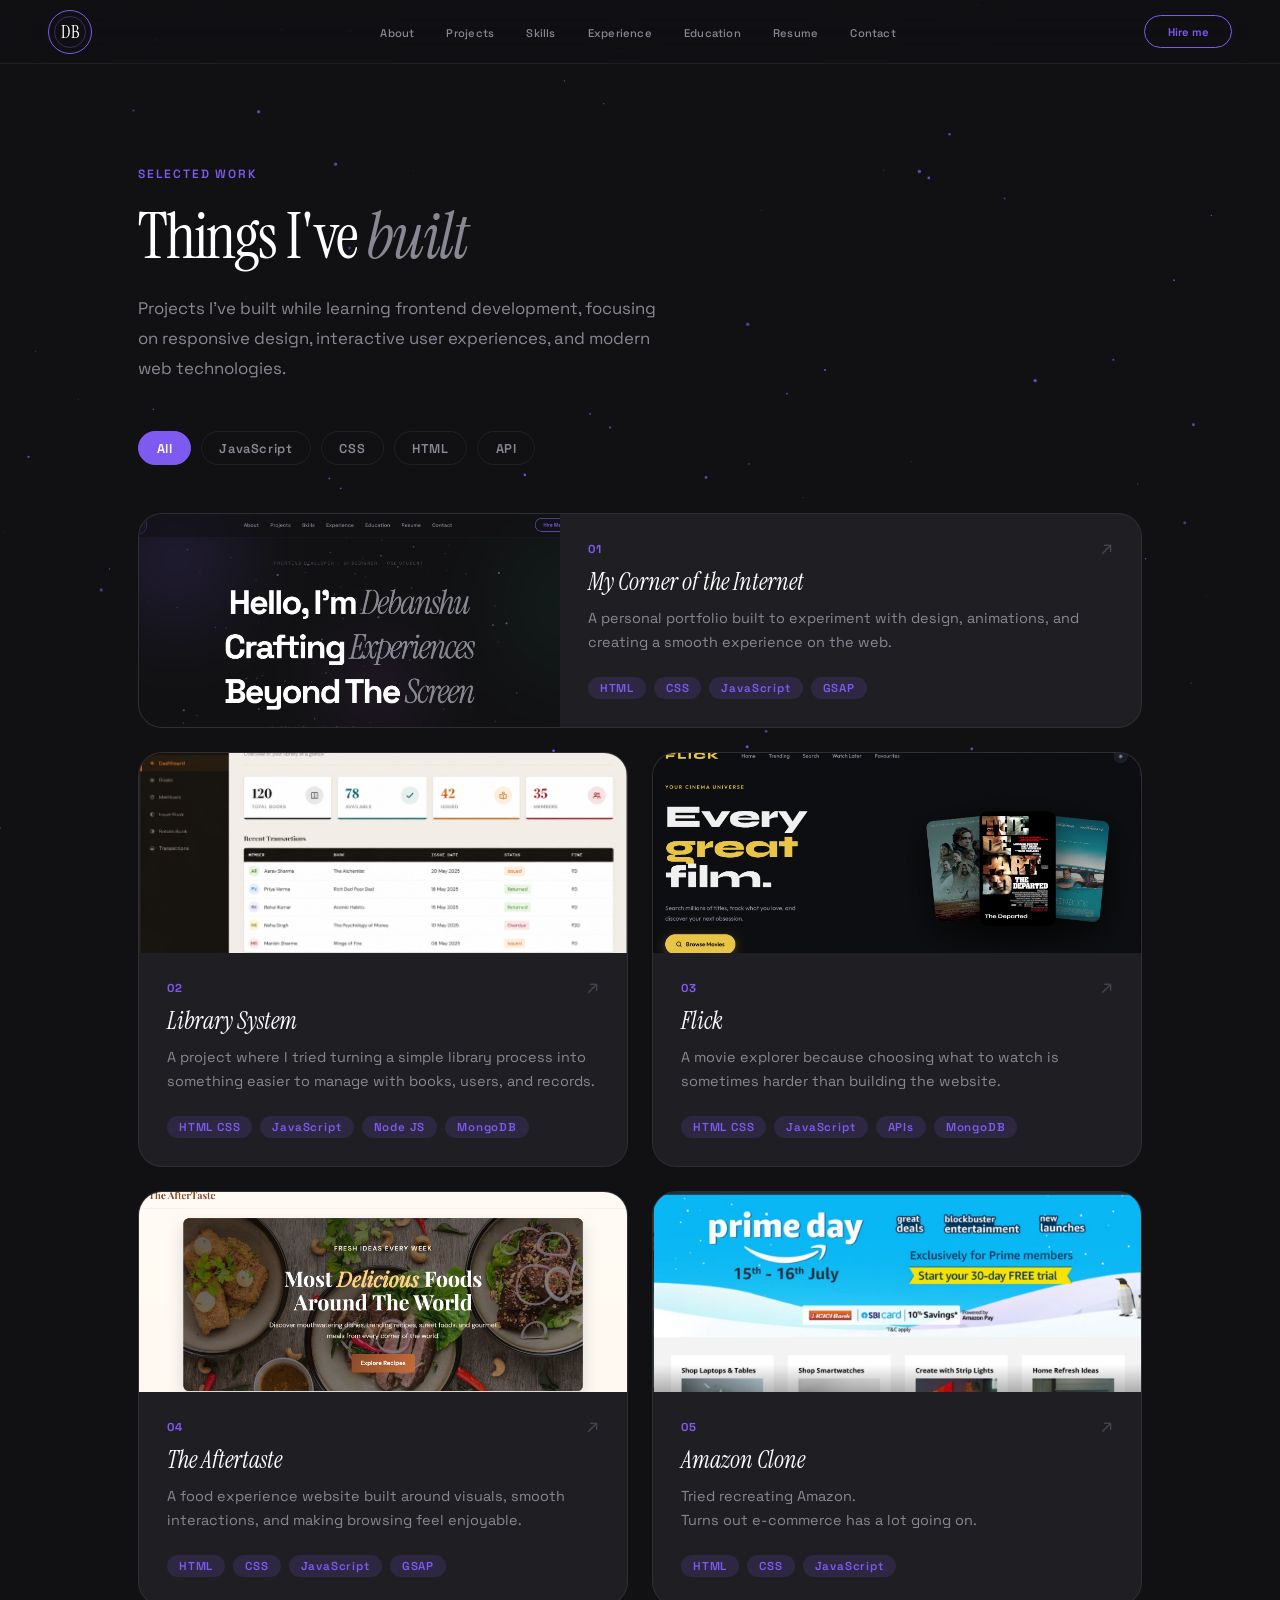
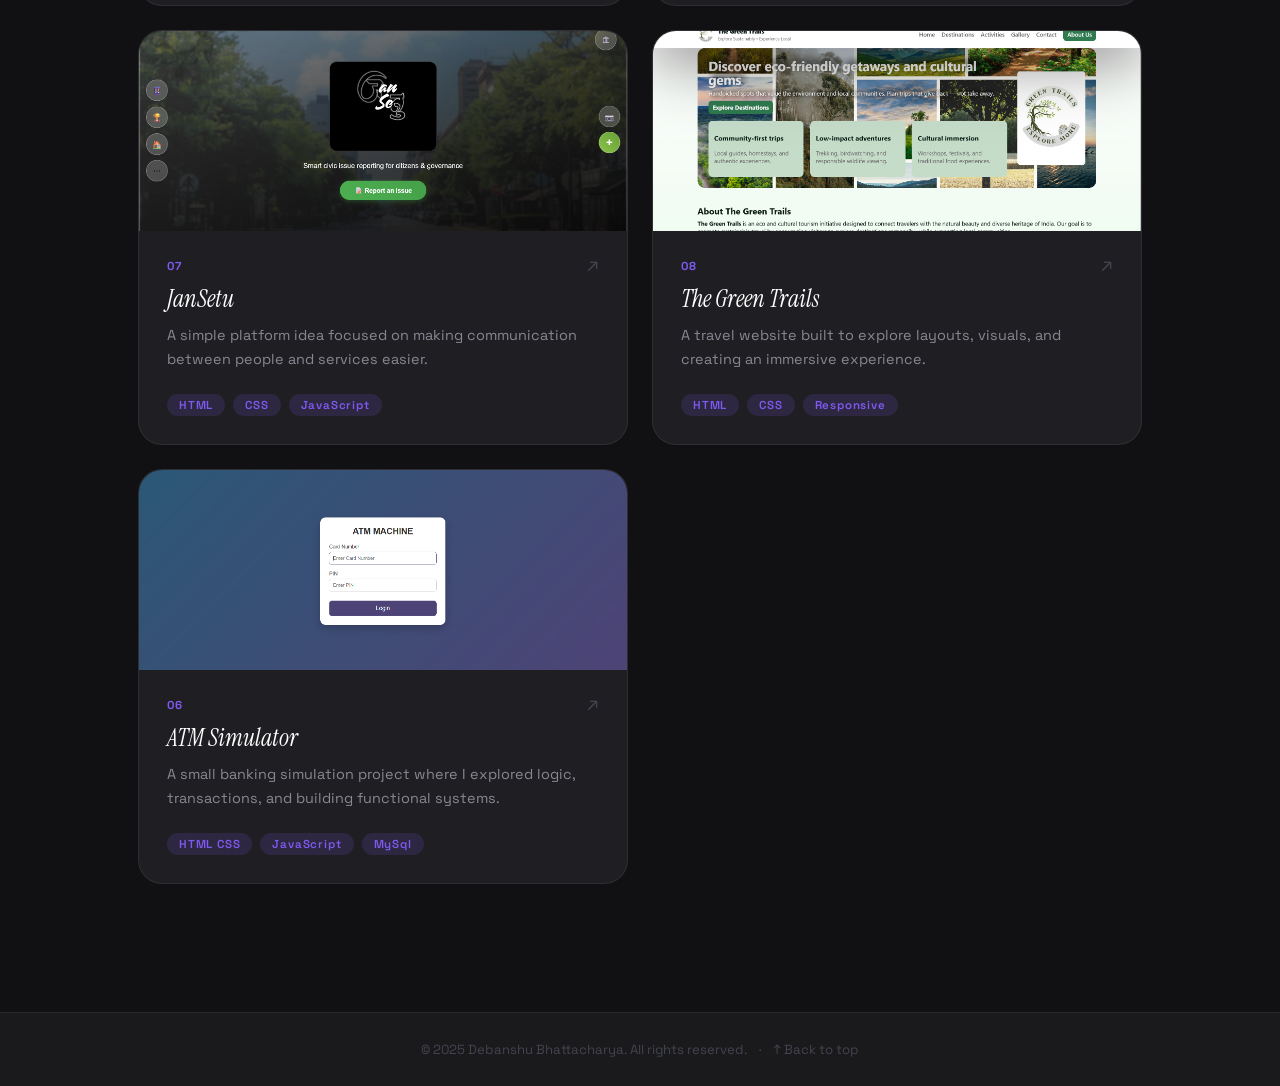
==== projects.html @ 8827b27b "first commit" ====
<!doctype html>
<html lang="en">
  <head>
    <meta charset="UTF-8" />
    <meta name="viewport" content="width=device-width, initial-scale=1.0" />
    <title>Projects — Debanshu Bhattacharya</title>
    <link
      href="https://fonts.googleapis.com/css2?family=Space+Grotesk:wght@400;500;600;700&family=Instrument+Serif:ital@0;1&display=swap"
      rel="stylesheet"
    />
    <link rel="stylesheet" href="projects.css" />
  </head>
  <body>
    <!-- Particle canvas (same as main page) -->
    <canvas id="canvas"></canvas>

    <!-- NAV -->
    <nav id="nav">
      <a href="#" class="logo">
        <span>DB</span>
      </a>
      <ul class="nav-links" role="list" id="nav-links">
        <li><a href="#about">About</a></li>
        <li><a href="#projects">Projects</a></li>
        <li><a href="#skills">Skills</a></li>
        <li><a href="#experience">Experience</a></li>
        <li><a href="#education">Education</a></li>
        <li><a href="#resume">Resume</a></li>
        <li><a href="#contact">Contact</a></li>
      </ul>
      <div class="nav-right">
        <button href="index.html#contact" class="nav-cta magnetic">
          Hire me
        </button>
        <button
          class="hamburger"
          aria-label="Toggle menu"
          aria-expanded="false"
        >
          <span></span><span></span><span></span>
        </button>
      </div>
    </nav>

    <!-- Mobile menu -->
    <div class="mobile-menu" role="dialog" aria-label="Navigation">
      <ul>
        <li><a href="index.html#about">About</a></li>
        <li><a href="projects.html">Projects</a></li>
        <li><a href="index.html#skills">Skills</a></li>
        <li><a href="index.html#contact">Contact</a></li>
      </ul>
    </div>

    <!-- PAGE HERO -->
    <header class="page-hero">
      <p class="page-hero__eyebrow">Selected work</p>
      <h1 class="page-hero__heading">Things I've <em>built</em></h1>
      <p class="page-hero__sub">
        Projects I've built while learning frontend development, focusing on
        responsive design, interactive user experiences, and modern web
        technologies.
      </p>
    </header>

    <!-- FILTER BAR -->
    <div class="filter-bar" role="group" aria-label="Filter projects">
      <button class="filter-btn active" data-filter="all">All</button>
      <button class="filter-btn" data-filter="JavaScript">JavaScript</button>
      <button class="filter-btn" data-filter="CSS">CSS</button>
      <button class="filter-btn" data-filter="HTML">HTML</button>
      <button class="filter-btn" data-filter="API">API</button>
    </div>

    <!-- PROJECTS GRID -->
    <section class="projects-sec" aria-label="Projects">
      <div class="projects-inner">
        <div class="project-grid">
          <!-- Card 1 — Featured -->
          <article
            class="project-card project-card--featured"
            tabindex="0"
            data-tags="HTML CSS JavaScript"
          >
            <div class="project-card__img">
              <img
                src="images/Portfolio Project.png"
                alt="Modern Portfolio Site screenshot"
                loading="lazy"
                onerror="
                  this.parentElement.innerHTML =
                    '<div class=\'project-card__icon-wrap\'>🖥️</div>'
                "
              />
            </div>
            <div class="project-card__body">
              <p class="project-card__number">01</p>
              <span class="project-card__arrow">↗</span>
              <h2 class="project-card__title">My Corner of the Internet</h2>

              <p class="project-card__desc">
                A personal portfolio built to experiment with design,
                animations, and creating a smooth experience on the web.
              </p>
              <div class="project-card__tags">
                <span class="tag">HTML</span>
                <span class="tag">CSS</span>
                <span class="tag">JavaScript</span>
                <span class="tag">GSAP</span>
              </div>
            </div>
          </article>

          <!-- Bibilion - Library management system -->
          <article class="project-card" tabindex="0" data-tags="Java Database">
            <div class="project-card__img">
              <img
                src="images/bibilion.png"
                alt="Bibilion - Library management system screenshot"
                loading="lazy"
                onerror="
                  this.parentElement.innerHTML =
                    '<div class=\'project-card__icon-wrap\'>🖥️</div>'
                "
              />
            </div>

            <div class="project-card__body">
              <p class="project-card__number">02</p>
              <span class="project-card__arrow">↗</span>

              <h2 class="project-card__title">Library System</h2>

              <p class="project-card__desc">
                A project where I tried turning a simple library process into
                something easier to manage with books, users, and records.
              </p>

              <div class="project-card__tags">
                <span class="tag">HTML CSS</span>
                <span class="tag">JavaScript</span>
                <span class="tag">Node JS</span>
                <span class="tag">MongoDB</span>
              </div>
            </div>
          </article>

          <!-- FLICK - Movie Explorer -->

          <article
            class="project-card"
            tabindex="0"
            data-tags="HTML CSS JavaScript API"
          >
            <div class="project-card__img">
              <img
                src="images/FLICK - Movie Explorer.png"
                alt="FLICK - Movie Explorer screenshot"
                loading="lazy"
                onerror="
                  this.parentElement.innerHTML =
                    '<div class=\'project-card__icon-wrap\'>🖥️</div>'
                "
              />
            </div>

            <div class="project-card__body">
              <p class="project-card__number">03</p>
              <span class="project-card__arrow">↗</span>

              <h2 class="project-card__title">Flick</h2>

              <p class="project-card__desc">
                A movie explorer because choosing what to watch is sometimes
                harder than building the website.
              </p>

              <div class="project-card__tags">
                <span class="tag">HTML CSS</span>
                <span class="tag">JavaScript</span>
                <span class="tag">APIs</span>
                <span class="tag">MongoDB</span>
              </div>
            </div>
          </article>

          <!-- AFTERTASTE - Food Discovery -->

          <article
            class="project-card"
            tabindex="0"
            data-tags="HTML CSS JavaScript"
          >
            <div class="project-card__img">
              <img
                src="images/The AfterTaste.png"
                alt="Aftertaste website screenshot"
                loading="lazy"
                onerror="
                  this.parentElement.innerHTML =
                    '<div class=\'project-card__icon-wrap\'>🍽️</div>'
                "
              />
            </div>

            <div class="project-card__body">
              <p class="project-card__number">04</p>
              <span class="project-card__arrow">↗</span>

              <h2 class="project-card__title">The Aftertaste</h2>

              <p class="project-card__desc">
                A food experience website built around visuals, smooth
                interactions, and making browsing feel enjoyable.
              </p>

              <div class="project-card__tags">
                <span class="tag">HTML</span>
                <span class="tag">CSS</span>
                <span class="tag">JavaScript</span>
                <span class="tag">GSAP</span>
              </div>
            </div>
          </article>
          <!-- Amazon Clone -->

          <article
            class="project-card"
            tabindex="0"
            data-tags="HTML CSS JavaScript"
          >
            <div class="project-card__img">
              <img
                src="images/Amazon Clone.png"
                alt="Amazon Clone screenshot"
                loading="lazy"
                onerror="
                  this.parentElement.innerHTML =
                    '<div class=\'project-card__icon-wrap\'>🖥️</div>'
                "
              />
            </div>
            <div class="project-card__body">
              <p class="project-card__number">05</p>
              <span class="project-card__arrow">↗</span>

              <h2 class="project-card__title">Amazon Clone</h2>

              <p class="project-card__desc">
                Tried recreating Amazon.<br />
                Turns out e-commerce has a lot going on.
              </p>

              <div class="project-card__tags">
                <span class="tag">HTML</span>
                <span class="tag">CSS</span>
                <span class="tag">JavaScript</span>
              </div>
            </div>
          </article>

          <!-- Jansetu -->

          <article
            class="project-card"
            tabindex="0"
            data-tags="Web Development"
          >
            <div class="project-card__img">
              <img
                src="images/Jansetu.png"
                alt="JanSetu Civic Connect screenshot"
                loading="lazy"
                onerror="
                  this.parentElement.innerHTML =
                    '<div class=\'project-card__icon-wrap\'>🖥️</div>'
                "
              />
            </div>
            <div class="project-card__body">
              <p class="project-card__number">07</p>
              <span class="project-card__arrow">↗</span>

              <h2 class="project-card__title">JanSetu</h2>

              <p class="project-card__desc">
                A simple platform idea focused on making communication between
                people and services easier.
              </p>

              <div class="project-card__tags">
                <span class="tag">HTML</span>
                <span class="tag">CSS</span>
                <span class="tag">JavaScript</span>
              </div>
            </div>
          </article>

          <!-- The Green Trails -->

          <article class="project-card" tabindex="0" data-tags="Travel Website">
            <div class="project-card__img">
              <img
                src="images/The Green Trails.png"
                alt="The Green Trails - Eco Tourism screenshot"
                loading="lazy"
                onerror="
                  this.parentElement.innerHTML =
                    '<div class=\'project-card__icon-wrap\'>🖥️</div>'
                "
              />
            </div>

            <div class="project-card__body">
              <p class="project-card__number">08</p>
              <span class="project-card__arrow">↗</span>

              <h2 class="project-card__title">The Green Trails</h2>

              <p class="project-card__desc">
                A travel website built to explore layouts, visuals, and creating
                an immersive experience.
              </p>

              <div class="project-card__tags">
                <span class="tag">HTML</span>
                <span class="tag">CSS</span>
                <span class="tag">Responsive</span>
              </div>
            </div>
          </article>

          <!-- ATM Simulator -->

          <article class="project-card" tabindex="0" data-tags="Java Python">
            <div class="project-card__img">
              <img
                src="images/Atm Machine.png"
                alt="ATM Simulator screenshot"
                loading="lazy"
                onerror="
                  this.parentElement.innerHTML =
                    '<div class=\'project-card__icon-wrap\'>🖥️</div>'
                "
              />
            </div>

            <div class="project-card__body">
              <p class="project-card__number">06</p>
              <span class="project-card__arrow">↗</span>

              <h2 class="project-card__title">ATM Simulator</h2>

              <p class="project-card__desc">
                A small banking simulation project where I explored logic,
                transactions, and building functional systems.
              </p>

              <div class="project-card__tags">
                <span class="tag">HTML CSS</span>
                <span class="tag">JavaScript</span>
                <span class="tag">MySql</span>
              </div>
            </div>
          </article>
        </div>
      </div>
    </section>

    <!-- FOOTER -->
    <footer>
      <span>© 2025 Debanshu Bhattacharya. All rights reserved.</span>
      <span class="footer-sep">·</span>
      <button
        class="back-to-top"
        onclick="window.scrollTo({ top: 0, behavior: 'smooth' })"
      >
        ↑ Back to top
      </button>
    </footer>

    <script src="projects.js"></script>
  </body>
</html>
---- projects.css ----
/* tokens (mirrored from style.css) */
:root {
  --bg: #111113;
  --bg-raised: #1a1a1d;
  --bg-card: #1f1f23;
  --border: rgba(255, 255, 255, 0.07);
  --purple: #7f5af0;
  --purple-dim: rgba(127, 90, 240, 0.15);
  --purple-glow: rgba(127, 90, 240, 0.35);
  --white: #ffffff;
  --grey-1: #c8c8d0;
  --grey-2: #888892;
  --grey-3: #444450;

  --sans: "Space Grotesk", sans-serif;
  --serif: "Instrument Serif", serif;

  --radius-sm: 8px;
  --radius-md: 16px;
  --radius-lg: 24px;
  --radius-xl: 40px;

  --ease-out: cubic-bezier(0.22, 1, 0.36, 1);
  --ease-spring: cubic-bezier(0.34, 1.56, 0.64, 1);

  --nav-h: 4rem;
  --section-pad: clamp(5rem, 10vw, 9rem);
  --max-w: 1100px;
}

/* reset & base */
*,
*::before,
*::after {
  margin: 0;
  box-sizing: border-box;
}

html {
  scroll-behavior: smooth;
  font-size: 16px;
}

body {
  background-color: var(--bg);
  font-family: var(--sans);
  color: var(--grey-1);
  overflow-x: hidden;
}

@media (prefers-reduced-motion: reduce) {
  *,
  *::before,
  *::after {
    animation-duration: 0.01ms !important;
    transition-duration: 0.01ms !important;
  }
}

/* background canvas */
#canvas {
  position: fixed;
  inset: 0;
  z-index: 0;
  pointer-events: none;
}

/* nav (exact match to main page) */
#nav {
  display: flex;
  justify-content: space-between;
  align-items: center;
  height: var(--nav-h);
  padding: 0 clamp(1.5rem, 5vw, 3rem);
  position: sticky;
  top: 0;
  z-index: 900;
  backdrop-filter: blur(24px) saturate(180%);
  -webkit-backdrop-filter: blur(24px) saturate(180%);
  border-bottom: 1px solid var(--border);
  background: rgba(17, 17, 19, 0.7);
  transition:
    background 0.4s ease,
    box-shadow 0.4s ease;
}
#nav.scrolled {
  background: rgba(17, 17, 19, 0.92);
  box-shadow: 0 1px 40px rgba(0, 0, 0, 0.4);
}

.logo {
  width: 44px;
  height: 44px;

  position: relative;

  display: flex;
  align-items: center;
  justify-content: center;

  border-radius: 50%;
  border: 1px solid var(--purple);

  text-decoration: none;

  transition: 0.35s ease;
}

.logo::before {
  content: "";

  position: absolute;
  inset: 5px;

  border-radius: 50%;
  border: 1px solid rgba(127, 90, 240, 0.35);
}

.logo span {
  font-family: var(--serif);
  font-size: 1.15rem;
  color: white;
}

.logo:hover {
  transform: scale(1.1) rotate(10deg);

  box-shadow: 0 0 25px rgba(127, 90, 240, 0.4);
}

.nav-links {
  display: flex;
  list-style: none;
  gap: 2rem;
}
.nav-links a {
  color: var(--grey-2);
  text-decoration: none;
  font-size: 0.7rem;
  font-weight: 500;
  letter-spacing: 0.02em;
  position: relative;
  transition: color 0.2s ease;
}
.nav-links a::after {
  content: "";
  position: absolute;
  bottom: -3px;
  left: 0;
  width: 0;
  height: 1.5px;
  background: var(--purple);
  transition: width 0.25s var(--ease-out);
}
.nav-links a:hover {
  color: var(--white);
}
.nav-links a:hover::after {
  width: 100%;
}
.nav-links a.active {
  color: var(--purple);
}
.nav-links a.active::after {
  width: 100%;
}

.nav-cta {
  font-family: var(--sans);
  font-size: 0.7rem;
  font-weight: 600;
  padding: 0.55rem 1.4rem;
  border-radius: var(--radius-xl);
  border: 1.5px solid var(--purple);
  background: transparent;
  color: var(--purple);
  cursor: pointer;
  transition:
    background 0.2s ease,
    color 0.2s ease;
}
.nav-cta:hover {
  background: var(--purple);
  color: var(--white);
}

.nav-right {
  display: flex;
  align-items: center;
  gap: 1rem;
}

/* Hamburger */
.hamburger {
  display: none;
  flex-direction: column;
  justify-content: center;
  gap: 5px;
  width: 36px;
  height: 36px;
  background: none;
  border: none;
  cursor: pointer;
  padding: 4px;
}
.hamburger span {
  display: block;
  width: 100%;
  height: 1.5px;
  background: var(--grey-1);
  border-radius: 2px;
  transition:
    transform 0.3s var(--ease-out),
    opacity 0.3s ease;
  transform-origin: center;
}
.hamburger.open span:nth-child(1) {
  transform: translateY(6.5px) rotate(45deg);
}
.hamburger.open span:nth-child(2) {
  opacity: 0;
}
.hamburger.open span:nth-child(3) {
  transform: translateY(-6.5px) rotate(-45deg);
}

/* Mobile menu */
.mobile-menu {
  display: none;
  position: fixed;
  top: var(--nav-h);
  left: 0;
  right: 0;
  background: rgba(17, 17, 19, 0.97);
  backdrop-filter: blur(24px);
  border-bottom: 1px solid var(--border);
  z-index: 800;
  transform: translateY(-8px);
  opacity: 0;
  transition:
    transform 0.35s var(--ease-out),
    opacity 0.35s ease;
  pointer-events: none;
}
.mobile-menu.open {
  transform: translateY(0);
  opacity: 1;
  pointer-events: auto;
}
.mobile-menu ul {
  list-style: none;
  padding: 1.5rem clamp(1.5rem, 5vw, 3rem);
  display: flex;
  flex-direction: column;
  gap: 0;
}
.mobile-menu li {
  border-bottom: 1px solid var(--border);
}
.mobile-menu li:last-child {
  border-bottom: none;
}
.mobile-menu a {
  display: block;
  padding: 1rem 0;
  color: var(--grey-1);
  text-decoration: none;
  font-size: 1rem;
  font-weight: 500;
  transition: color 0.2s ease;
}
.mobile-menu a:hover {
  color: var(--purple);
}

@media (max-width: 768px) {
  .nav-links,
  .nav-cta {
    display: none;
  }
  .hamburger {
    display: flex;
  }
  .mobile-menu {
    display: block;
  }
}

/* page hero */
.page-hero {
  position: relative;
  z-index: 1;
  padding: clamp(4rem, 8vw, 7rem) clamp(1.5rem, 5vw, 3rem) 3rem;
  max-width: var(--max-w);
  margin: 0 auto;
}

.page-hero__eyebrow {
  font-size: 0.75rem;
  font-weight: 600;
  letter-spacing: 0.15em;
  text-transform: uppercase;
  color: var(--purple);
  margin-bottom: 1.25rem;
  opacity: 0;
  transform: translateY(16px);
  animation: fadeUp 0.7s 0.1s var(--ease-out) forwards;
}

.page-hero__heading {
  font-family: var(--serif);
  font-size: clamp(2.5rem, 5vw, 4.5rem);
  font-weight: 400;
  color: var(--white);
  line-height: 1.1;
  letter-spacing: -0.03em;
  margin-bottom: 1.25rem;
  opacity: 0;
  transform: translateY(20px);
  animation: fadeUp 0.8s 0.2s var(--ease-out) forwards;
}
.page-hero__heading em {
  font-style: italic;
  color: var(--grey-2);
}

.page-hero__sub {
  font-size: 1.05rem;
  line-height: 1.8;
  color: var(--grey-2);
  max-width: 520px;
  opacity: 0;
  transform: translateY(16px);
  animation: fadeUp 0.8s 0.35s var(--ease-out) forwards;
}

@keyframes fadeUp {
  to {
    opacity: 1;
    transform: none;
  }
}

/* filter bar */
.filter-bar {
  position: relative;
  z-index: 1;
  max-width: var(--max-w);
  margin: 0 auto;
  padding: 0 clamp(1.5rem, 5vw, 3rem) 3rem;
  display: flex;
  flex-wrap: wrap;
  gap: 0.6rem;
  opacity: 0;
  transform: translateY(16px);
  animation: fadeUp 0.8s 0.5s var(--ease-out) forwards;
}

.filter-btn {
  font-family: var(--sans);
  font-size: 0.8rem;
  font-weight: 600;
  letter-spacing: 0.05em;
  padding: 0.45rem 1.1rem;
  border-radius: var(--radius-xl);
  border: 1.5px solid var(--border);
  background: transparent;
  color: var(--grey-2);
  cursor: pointer;
  transition: all 0.2s var(--ease-out);
}
.filter-btn:hover {
  border-color: var(--purple);
  color: var(--white);
}
.filter-btn.active {
  background: var(--purple);
  border-color: var(--purple);
  color: var(--white);
}

/* projects section */
.projects-sec {
  position: relative;
  z-index: 1;
}

.projects-inner {
  max-width: var(--max-w);
  margin: 0 auto;
  padding: 0 clamp(1.5rem, 5vw, 3rem) var(--section-pad);
}

.project-grid {
  display: grid;
  grid-template-columns: repeat(auto-fill, minmax(320px, 1fr));
  gap: 1.5rem;
}

/* project cards (matching main page card system exactly) */
.project-card {
  background: var(--bg-card);
  border: 1px solid var(--border);
  border-radius: var(--radius-lg);
  overflow: hidden;
  position: relative;
  cursor: pointer;
  display: flex;
  flex-direction: column;

  opacity: 0;
  transform: translateY(50px);
  transition:
    opacity 0.5s ease,
    transform 0.5s var(--ease-out),
    box-shadow 0.4s ease,
    border-color 0.3s ease;
}
.project-card.show {
  opacity: 1;
  transform: translateY(0);
}

/* Cursor spotlight */
.project-card::after {
  content: "";
  position: absolute;
  width: 280px;
  height: 280px;
  border-radius: 50%;
  background: radial-gradient(
    circle,
    rgba(127, 90, 240, 0.22),
    transparent 70%
  );
  left: var(--x, -9999px);
  top: var(--y, -9999px);
  transform: translate(-50%, -50%);
  opacity: 0;
  transition: opacity 0.3s;
  pointer-events: none;
  z-index: 0;
}
.project-card:hover::after {
  opacity: 1;
}

/* Radial header glow */
.project-card::before {
  content: "";
  position: absolute;
  inset: 0;
  background: radial-gradient(
    circle at 60% 0%,
    var(--purple-dim),
    transparent 70%
  );
  opacity: 0;
  transition: opacity 0.4s ease;
  pointer-events: none;
  z-index: 0;
}
.project-card:hover,
.project-card:focus-visible {
  box-shadow:
    0 20px 50px rgba(0, 0, 0, 0.4),
    0 0 0 1px var(--purple);
  border-color: var(--purple);
}
.project-card:hover::before {
  opacity: 1;
}

/* Image area */
.project-card__img {
  position: relative;
  height: 200px;
  background: var(--bg-raised);
  overflow: hidden;
  flex-shrink: 0;
  z-index: 1;
}
.project-card__img img {
  width: 100%;
  height: 100%;
  object-fit: cover;
  display: block;
  transition: transform 0.6s var(--ease-out);
}
.project-card:hover .project-card__img img {
  transform: scale(1.05);
}

/* Emoji / icon fallback */
.project-card__icon-wrap {
  width: 100%;
  height: 100%;
  display: flex;
  align-items: center;
  justify-content: center;
  font-size: 3.5rem;
  background: linear-gradient(
    135deg,
    var(--bg-raised) 0%,
    rgba(127, 90, 240, 0.08) 100%
  );
}

/* Shine sweep on image area */
.project-card__img::before {
  content: "";
  position: absolute;
  top: 0;
  left: -120%;
  width: 80%;
  height: 100%;
  background: linear-gradient(
    120deg,
    transparent 0%,
    rgba(255, 255, 255, 0.12) 50%,
    transparent 100%
  );
  transform: skew(-20deg);
  animation: shine 2.8s ease-in-out infinite;
  z-index: 2;
}
@keyframes shine {
  0% {
    left: -120%;
  }
  60% {
    left: 140%;
  }
  100% {
    left: 140%;
  }
}

/* Arrow */
.project-card__arrow {
  position: absolute;
  top: 1.5rem;
  right: 1.75rem;
  font-size: 1.2rem;
  color: var(--grey-3);
  transition:
    color 0.25s ease,
    transform 0.25s var(--ease-spring);
  z-index: 2;
  line-height: 1;
}
.project-card:hover .project-card__arrow,
.project-card:focus-visible .project-card__arrow {
  color: var(--purple);
  transform: translate(3px, -3px);
}

/* Content */
.project-card__body {
  padding: 1.75rem;
  flex-grow: 1;
  display: flex;
  flex-direction: column;
  position: relative;
  z-index: 1;
}

.project-card__number {
  font-size: 0.72rem;
  font-weight: 700;
  letter-spacing: 0.12em;
  text-transform: uppercase;
  color: var(--purple);
  margin-bottom: 0.75rem;
}

.project-card__title {
  font-family: var(--serif);
  font-style: italic;
  font-weight: 400;
  font-size: 1.5rem;
  color: var(--white);
  margin-bottom: 0.65rem;
  line-height: 1.2;
  transition: color 0.2s ease;
}
.project-card:hover .project-card__title {
  color: var(--white);
}

.project-card__desc {
  font-size: 0.9rem;
  color: var(--grey-2);
  line-height: 1.65;
  flex-grow: 1;
  margin-bottom: 1.4rem;
}

.project-card__tags {
  display: flex;
  flex-wrap: wrap;
  gap: 0.5rem;
  margin-top: auto;
}

.tag {
  font-size: 0.72rem;
  font-weight: 600;
  letter-spacing: 0.07em;
  color: var(--purple);
  background: var(--purple-dim);
  padding: 0.25rem 0.75rem;
  border-radius: var(--radius-xl);
  transition:
    background 0.2s ease,
    color 0.2s ease;
}
.tag:hover {
  background: var(--purple);
  color: var(--white);
}

/* Featured card — spans 2 columns on wide screens */
.project-card--featured {
  grid-column: span 2;
  flex-direction: row;
}
.project-card--featured .project-card__img {
  width: 42%;
  height: auto;
  flex-shrink: 0;
}
@media (max-width: 768px) {
  .project-card--featured {
    grid-column: span 1;
    flex-direction: column;
  }
  .project-card--featured .project-card__img {
    width: 100%;
    height: 200px;
  }
}

/* divider */
.section-divider {
  width: 100%;
  height: 1px;
  background: var(--border);
  max-width: var(--max-w);
  margin: 0 auto clamp(3rem, 6vw, 5rem);
  padding: 0 clamp(1.5rem, 5vw, 3rem);
  position: relative;
  z-index: 1;
}

/* footer (matching main) */
footer {
  display: flex;
  justify-content: center;
  align-items: center;
  gap: 0.75rem;
  background: var(--bg-raised);
  border-top: 1px solid var(--border);
  color: var(--grey-3);
  font-size: 0.825rem;
  padding: 1.75rem 2rem;
  position: relative;
  z-index: 1;
  flex-wrap: wrap;
}
.back-to-top {
  background: none;
  border: none;
  color: var(--grey-3);
  font-family: var(--sans);
  font-size: 0.825rem;
  cursor: pointer;
  transition: color 0.2s ease;
  padding: 0;
}
.back-to-top:hover {
  color: var(--purple);
}
.footer-sep {
  color: var(--grey-3);
}
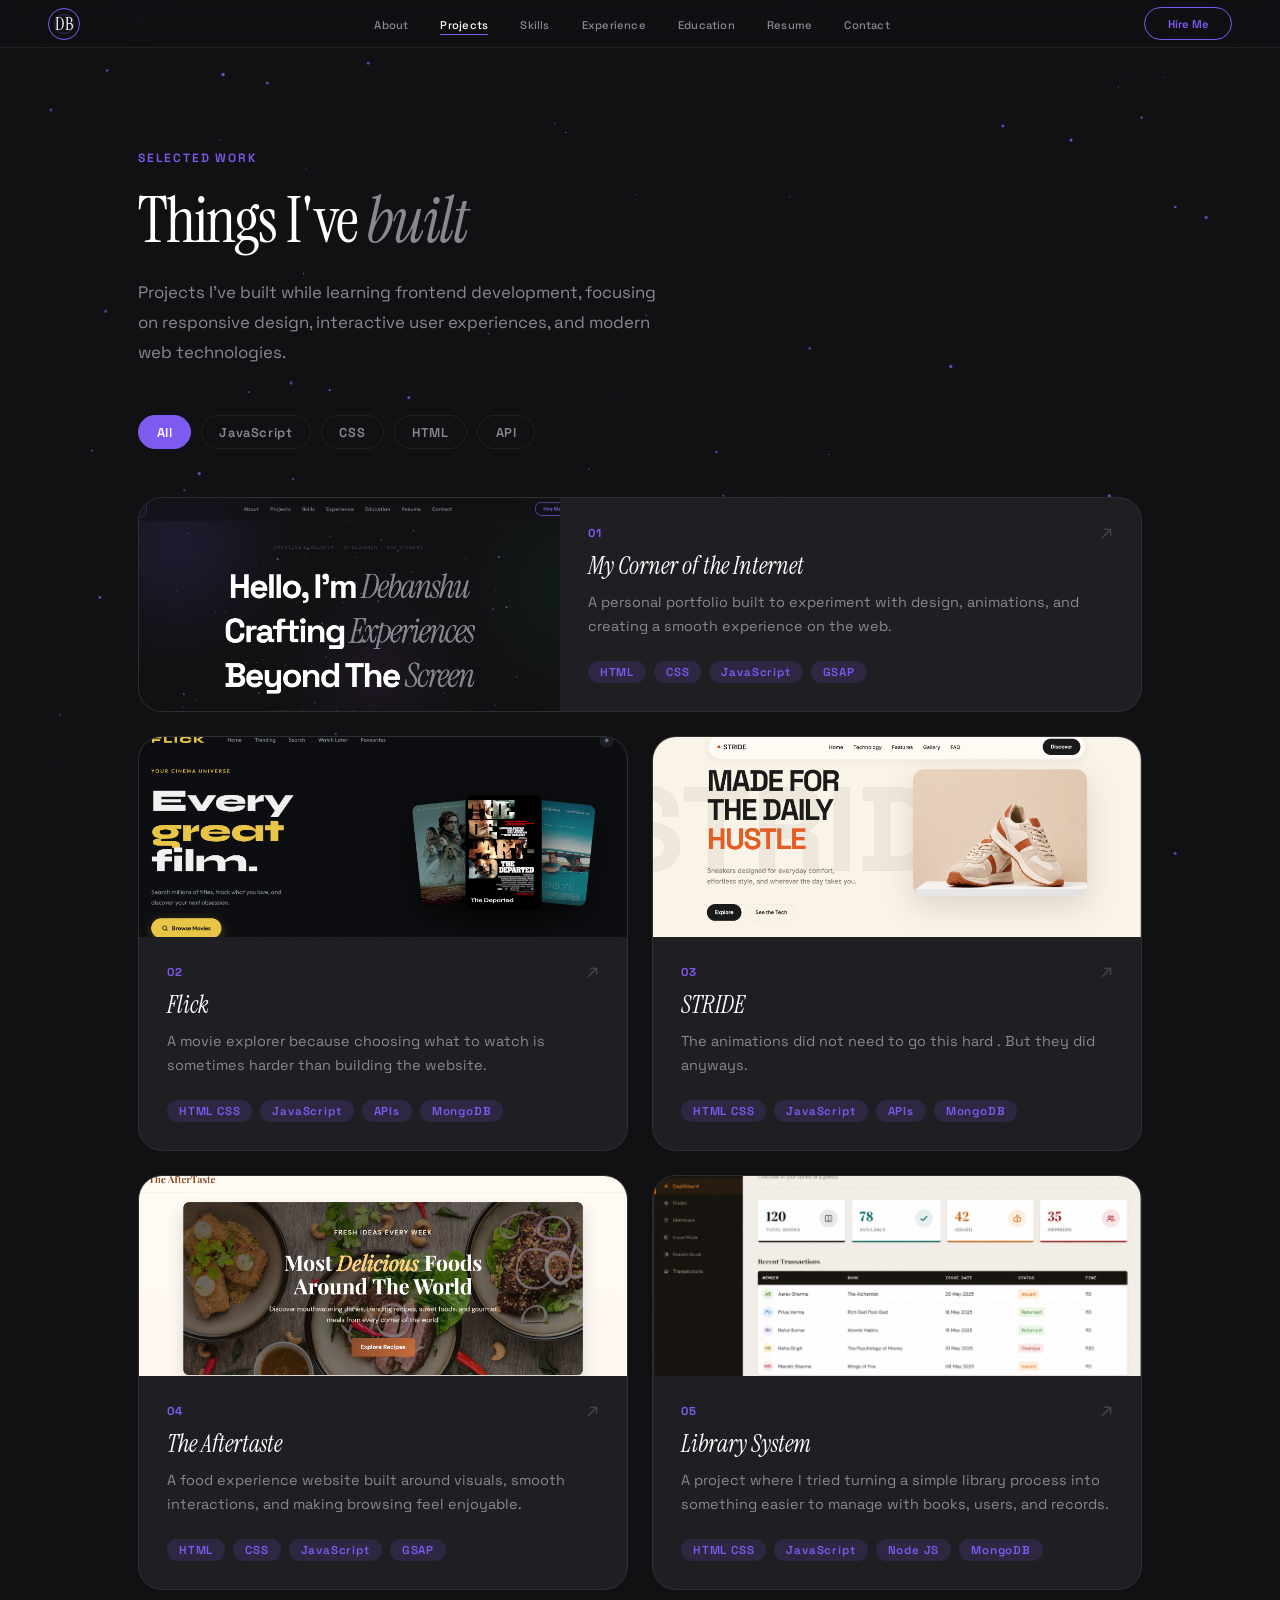
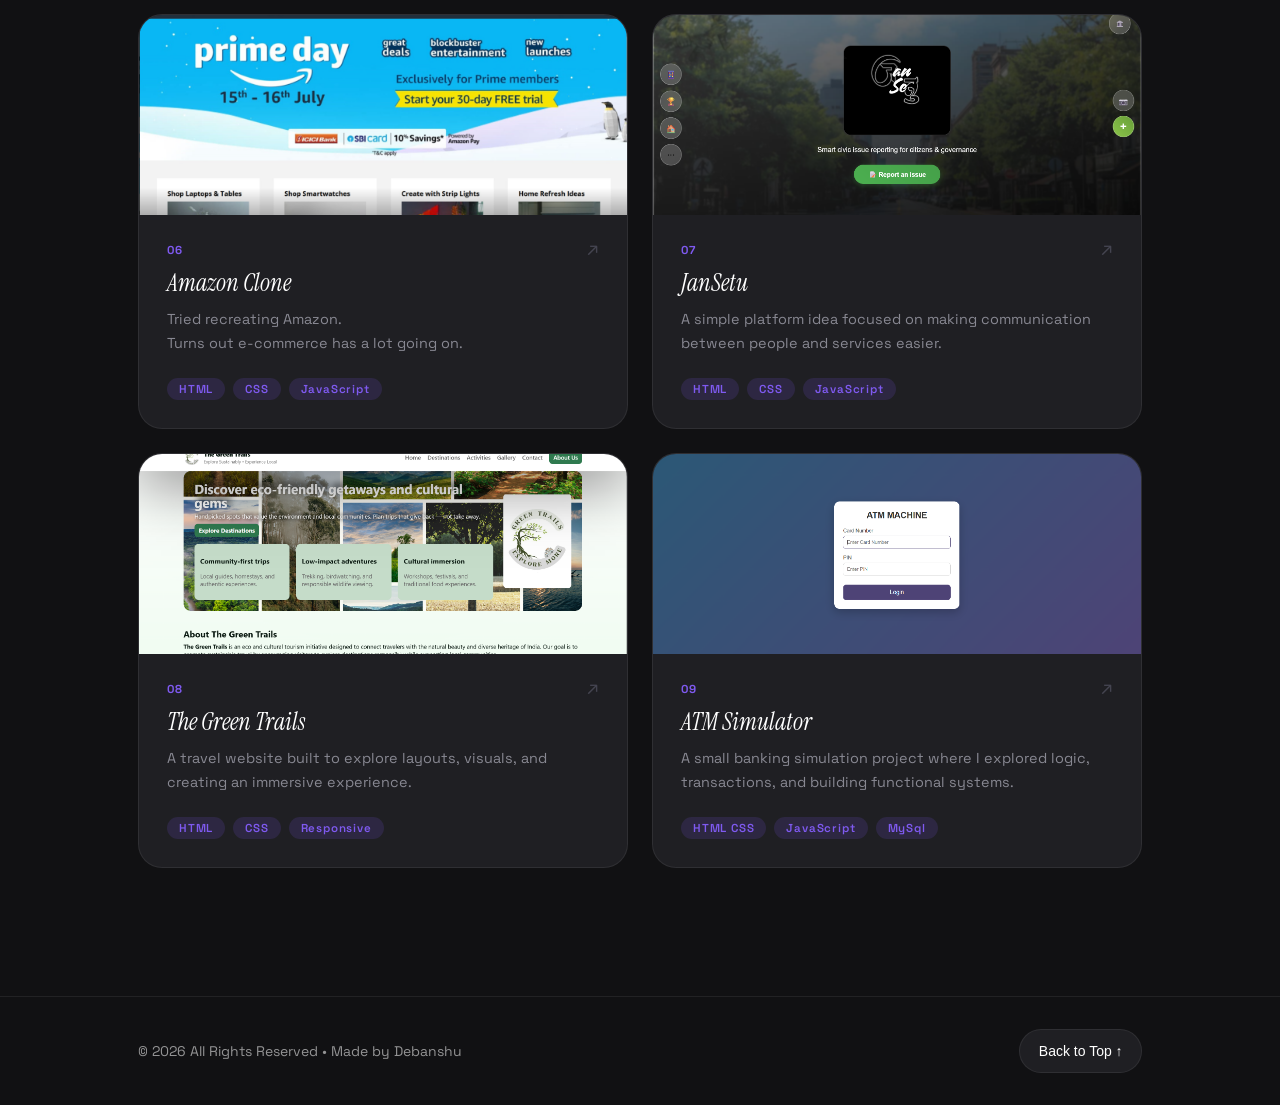
==== commit 7b8a5d21: "hello" ====
--- a/projects.html
+++ b/projects.html
@@ -11,43 +11,49 @@
     <link rel="stylesheet" href="projects.css" />
   </head>
   <body>
-    <!-- Particle canvas (same as main page) -->
+    <!-- Background particle canvas (same setup as the main page) -->
     <canvas id="canvas"></canvas>
 
-    <!-- NAV -->
+    <!-- Navbar — structure and behavior mirrors index.html so it feels
+         like the same site. Links back to the main page's sections since
+         this page has none of its own besides "Projects". -->
     <nav id="nav">
-      <a href="#" class="logo">
+      <a href="index.html" class="logo">
         <span>DB</span>
       </a>
       <ul class="nav-links" role="list" id="nav-links">
-        <li><a href="#about">About</a></li>
-        <li><a href="#projects">Projects</a></li>
-        <li><a href="#skills">Skills</a></li>
-        <li><a href="#experience">Experience</a></li>
-        <li><a href="#education">Education</a></li>
-        <li><a href="#resume">Resume</a></li>
-        <li><a href="#contact">Contact</a></li>
+        <li><a href="index.html#about">About</a></li>
+        <li><a href="projects.html" class="active">Projects</a></li>
+        <li><a href="index.html#skills">Skills</a></li>
+        <li><a href="index.html#experience">Experience</a></li>
+        <li><a href="index.html#education">Education</a></li>
+        <li><a href="index.html#resume">Resume</a></li>
+        <li><a href="index.html#contact">Contact</a></li>
       </ul>
       <div class="nav-right">
-        <button href="index.html#contact" class="nav-cta magnetic">
-          Hire me
-        </button>
+        <a href="index.html#contact" class="nav-cta magnetic">Hire Me</a>
         <button
           class="hamburger"
+          id="hamburger"
           aria-label="Toggle menu"
           aria-expanded="false"
         >
-          <span></span><span></span><span></span>
+          <span></span>
+          <span></span>
+          <span></span>
         </button>
       </div>
     </nav>
 
-    <!-- Mobile menu -->
-    <div class="mobile-menu" role="dialog" aria-label="Navigation">
-      <ul>
+    <!-- Mobile menu — same link set as desktop nav -->
+    <div class="mobile-menu" id="mobile-menu" aria-hidden="true">
+      <ul role="list">
         <li><a href="index.html#about">About</a></li>
-        <li><a href="projects.html">Projects</a></li>
+        <li><a href="projects.html" class="active">Projects</a></li>
         <li><a href="index.html#skills">Skills</a></li>
+        <li><a href="index.html#experience">Experience</a></li>
+        <li><a href="index.html#education">Education</a></li>
+        <li><a href="index.html#resume">Resume</a></li>
         <li><a href="index.html#contact">Contact</a></li>
       </ul>
     </div>
@@ -83,15 +89,16 @@
             data-tags="HTML CSS JavaScript"
           >
             <div class="project-card__img">
-              <img
-                src="images/Portfolio Project.png"
-                alt="Modern Portfolio Site screenshot"
-                loading="lazy"
-                onerror="
-                  this.parentElement.innerHTML =
-                    '<div class=\'project-card__icon-wrap\'>🖥️</div>'
-                "
-              />
+              <a href="https://debanshu-s-portfolio.vercel.app/"
+                ><img
+                  src="images/Portfolio Project.png"
+                  alt="Modern Portfolio Site screenshot"
+                  loading="lazy"
+                  onerror="
+                    this.parentElement.innerHTML =
+                      '<div class=\'project-card__icon-wrap\'>🖥️</div>'
+                  "
+              /></a>
             </div>
             <div class="project-card__body">
               <p class="project-card__number">01</p>
@@ -111,22 +118,143 @@
             </div>
           </article>
 
+          <!-- FLICK - Movie Explorer -->
+
+          <article
+            class="project-card"
+            tabindex="0"
+            data-tags="HTML CSS JavaScript API"
+          >
+            <div class="project-card__img">
+              <a href="https://flick-movie-explorer.vercel.app/"
+                ><img
+                  src="images/FLICK - Movie Explorer.png"
+                  alt="FLICK - Movie Explorer screenshot"
+                  loading="lazy"
+                  onerror="
+                    this.parentElement.innerHTML =
+                      '<div class=\'project-card__icon-wrap\'>🖥️</div>'
+                  "
+              /></a>
+            </div>
+
+            <div class="project-card__body">
+              <p class="project-card__number">02</p>
+              <span class="project-card__arrow">↗</span>
+
+              <h2 class="project-card__title">Flick</h2>
+
+              <p class="project-card__desc">
+                A movie explorer because choosing what to watch is sometimes
+                harder than building the website.
+              </p>
+
+              <div class="project-card__tags">
+                <span class="tag">HTML CSS</span>
+                <span class="tag">JavaScript</span>
+                <span class="tag">APIs</span>
+                <span class="tag">MongoDB</span>
+              </div>
+            </div>
+          </article>
+
+          <!-- STRIDE - Sneakers Brand -->
+
+          <article
+            class="project-card"
+            tabindex="0"
+            data-tags="HTML CSS JavaScript GSAP"
+          >
+            <div class="project-card__img">
+              <a href="https://stride-by-debanshu.vercel.app/"
+                ><img
+                  src="images/STRIDE - Sneakers Brand.png"
+                  alt="STRIDE - Sneakers Brand screenshot"
+                  loading="lazy"
+                  onerror="
+                    this.parentElement.innerHTML =
+                      '<div class=\'project-card__icon-wrap\'>🖥️</div>'
+                  "
+              /></a>
+            </div>
+
+            <div class="project-card__body">
+              <p class="project-card__number">03</p>
+              <span class="project-card__arrow">↗</span>
+
+              <h2 class="project-card__title">STRIDE</h2>
+
+              <p class="project-card__desc">
+                The animations did not need to go this hard . But they did
+                anyways.
+              </p>
+
+              <div class="project-card__tags">
+                <span class="tag">HTML CSS</span>
+                <span class="tag">JavaScript</span>
+                <span class="tag">APIs</span>
+                <span class="tag">MongoDB</span>
+              </div>
+            </div>
+          </article>
+
+          <!-- AFTERTASTE - Food Discovery -->
+
+          <article
+            class="project-card"
+            tabindex="0"
+            data-tags="HTML CSS JavaScript"
+          >
+            <div class="project-card__img">
+              <a href="https://the-aftertaste.vercel.app/"
+                ><img
+                  src="images/The AfterTaste.png"
+                  alt="Aftertaste website screenshot"
+                  loading="lazy"
+                  onerror="
+                    this.parentElement.innerHTML =
+                      '<div class=\'project-card__icon-wrap\'>🍽️</div>'
+                  "
+              /></a>
+            </div>
+
+            <div class="project-card__body">
+              <p class="project-card__number">04</p>
+              <span class="project-card__arrow">↗</span>
+
+              <h2 class="project-card__title">The Aftertaste</h2>
+
+              <p class="project-card__desc">
+                A food experience website built around visuals, smooth
+                interactions, and making browsing feel enjoyable.
+              </p>
+
+              <div class="project-card__tags">
+                <span class="tag">HTML</span>
+                <span class="tag">CSS</span>
+                <span class="tag">JavaScript</span>
+                <span class="tag">GSAP</span>
+              </div>
+            </div>
+          </article>
+
           <!-- Bibilion - Library management system -->
           <article class="project-card" tabindex="0" data-tags="Java Database">
             <div class="project-card__img">
-              <img
-                src="images/bibilion.png"
-                alt="Bibilion - Library management system screenshot"
-                loading="lazy"
-                onerror="
-                  this.parentElement.innerHTML =
-                    '<div class=\'project-card__icon-wrap\'>🖥️</div>'
-                "
-              />
-            </div>
-
-            <div class="project-card__body">
-              <p class="project-card__number">02</p>
+              <a href="https://Bibilion-Library-System.vercel.app">
+                <img
+                  src="images/bibilion.png"
+                  alt="Bibilion - Library management system screenshot"
+                  loading="lazy"
+                  onerror="
+                    this.parentElement.innerHTML =
+                      '<div class=\'project-card__icon-wrap\'>🖥️</div>'
+                  "
+              /></a>
+            </div>
+
+            <div class="project-card__body">
+              <p class="project-card__number">05</p>
               <span class="project-card__arrow">↗</span>
 
               <h2 class="project-card__title">Library System</h2>
@@ -141,84 +269,6 @@
                 <span class="tag">JavaScript</span>
                 <span class="tag">Node JS</span>
                 <span class="tag">MongoDB</span>
-              </div>
-            </div>
-          </article>
-
-          <!-- FLICK - Movie Explorer -->
-
-          <article
-            class="project-card"
-            tabindex="0"
-            data-tags="HTML CSS JavaScript API"
-          >
-            <div class="project-card__img">
-              <img
-                src="images/FLICK - Movie Explorer.png"
-                alt="FLICK - Movie Explorer screenshot"
-                loading="lazy"
-                onerror="
-                  this.parentElement.innerHTML =
-                    '<div class=\'project-card__icon-wrap\'>🖥️</div>'
-                "
-              />
-            </div>
-
-            <div class="project-card__body">
-              <p class="project-card__number">03</p>
-              <span class="project-card__arrow">↗</span>
-
-              <h2 class="project-card__title">Flick</h2>
-
-              <p class="project-card__desc">
-                A movie explorer because choosing what to watch is sometimes
-                harder than building the website.
-              </p>
-
-              <div class="project-card__tags">
-                <span class="tag">HTML CSS</span>
-                <span class="tag">JavaScript</span>
-                <span class="tag">APIs</span>
-                <span class="tag">MongoDB</span>
-              </div>
-            </div>
-          </article>
-
-          <!-- AFTERTASTE - Food Discovery -->
-
-          <article
-            class="project-card"
-            tabindex="0"
-            data-tags="HTML CSS JavaScript"
-          >
-            <div class="project-card__img">
-              <img
-                src="images/The AfterTaste.png"
-                alt="Aftertaste website screenshot"
-                loading="lazy"
-                onerror="
-                  this.parentElement.innerHTML =
-                    '<div class=\'project-card__icon-wrap\'>🍽️</div>'
-                "
-              />
-            </div>
-
-            <div class="project-card__body">
-              <p class="project-card__number">04</p>
-              <span class="project-card__arrow">↗</span>
-
-              <h2 class="project-card__title">The Aftertaste</h2>
-
-              <p class="project-card__desc">
-                A food experience website built around visuals, smooth
-                interactions, and making browsing feel enjoyable.
-              </p>
-
-              <div class="project-card__tags">
-                <span class="tag">HTML</span>
-                <span class="tag">CSS</span>
-                <span class="tag">JavaScript</span>
-                <span class="tag">GSAP</span>
               </div>
             </div>
           </article>
@@ -241,7 +291,7 @@
               />
             </div>
             <div class="project-card__body">
-              <p class="project-card__number">05</p>
+              <p class="project-card__number">06</p>
               <span class="project-card__arrow">↗</span>
 
               <h2 class="project-card__title">Amazon Clone</h2>
@@ -346,7 +396,7 @@
             </div>
 
             <div class="project-card__body">
-              <p class="project-card__number">06</p>
+              <p class="project-card__number">09</p>
               <span class="project-card__arrow">↗</span>
 
               <h2 class="project-card__title">ATM Simulator</h2>
@@ -367,18 +417,16 @@
       </div>
     </section>
 
-    <!-- FOOTER -->
+    <!-- FOOTER — same layout as the main page, without the easter egg -->
     <footer>
-      <span>© 2025 Debanshu Bhattacharya. All rights reserved.</span>
-      <span class="footer-sep">·</span>
-      <button
-        class="back-to-top"
-        onclick="window.scrollTo({ top: 0, behavior: 'smooth' })"
-      >
-        ↑ Back to top
-      </button>
+      <div class="footer-inner">
+        <span class="footer-copy">© 2026 All Rights Reserved • Made by Debanshu</span>
+        <button class="back-to-top" id="back-to-top" aria-label="Back to top">
+          Back to Top ↑
+        </button>
+      </div>
     </footer>
 
     <script src="projects.js"></script>
   </body>
-</html>
+</html>
--- a/projects.css
+++ b/projects.css
@@ -1,4 +1,5 @@
-/* tokens (mirrored from style.css) */
+/* Tokens mirrored from the main page's style.css so both pages
+   share the exact same look (colors, spacing, radii, easing). */
 :root {
   --bg: #111113;
   --bg-raised: #1a1a1d;
@@ -23,12 +24,14 @@
   --ease-out: cubic-bezier(0.22, 1, 0.36, 1);
   --ease-spring: cubic-bezier(0.34, 1.56, 0.64, 1);
 
-  --nav-h: 4rem;
+  --nav-h: 3rem;
   --section-pad: clamp(5rem, 10vw, 9rem);
   --max-w: 1100px;
 }
 
-/* reset & base */
+/* ============================================================
+   RESET & BASE
+   ============================================================ */
 *,
 *::before,
 *::after {
@@ -37,6 +40,9 @@
 }
 
 html {
+  /* No GSAP ScrollTrigger on this page, so smooth scrolling is
+     safe to leave on (unlike the main page, where it fights
+     ScrollTrigger's scroll math). */
   scroll-behavior: smooth;
   font-size: 16px;
 }
@@ -57,7 +63,9 @@
   }
 }
 
-/* background canvas */
+/* ============================================================
+   BACKGROUND CANVAS
+   ============================================================ */
 #canvas {
   position: fixed;
   inset: 0;
@@ -65,7 +73,9 @@
   pointer-events: none;
 }
 
-/* nav (exact match to main page) */
+/* ============================================================
+   NAVIGATION (matches the main page's navbar exactly)
+   ============================================================ */
 #nav {
   display: flex;
   justify-content: space-between;
@@ -81,7 +91,8 @@
   background: rgba(17, 17, 19, 0.7);
   transition:
     background 0.4s ease,
-    box-shadow 0.4s ease;
+    box-shadow 0.4s ease,
+    transform 0.35s ease;
 }
 #nav.scrolled {
   background: rgba(17, 17, 19, 0.92);
@@ -89,42 +100,32 @@
 }
 
 .logo {
-  width: 44px;
-  height: 44px;
-
-  position: relative;
-
+  width: 2rem;
+  height: 2rem;
+  position: relative;
   display: flex;
   align-items: center;
   justify-content: center;
-
   border-radius: 50%;
   border: 1px solid var(--purple);
-
   text-decoration: none;
-
+  flex-shrink: 0;
   transition: 0.35s ease;
 }
-
 .logo::before {
   content: "";
-
   position: absolute;
   inset: 5px;
-
   border-radius: 50%;
   border: 1px solid rgba(127, 90, 240, 0.35);
 }
-
 .logo span {
   font-family: var(--serif);
   font-size: 1.15rem;
   color: white;
 }
-
 .logo:hover {
   transform: scale(1.1) rotate(10deg);
-
   box-shadow: 0 0 25px rgba(127, 90, 240, 0.4);
 }
 
@@ -132,6 +133,7 @@
   display: flex;
   list-style: none;
   gap: 2rem;
+  flex-wrap: nowrap;
 }
 .nav-links a {
   color: var(--grey-2);
@@ -139,6 +141,7 @@
   font-size: 0.7rem;
   font-weight: 500;
   letter-spacing: 0.02em;
+  white-space: nowrap;
   position: relative;
   transition: color 0.2s ease;
 }
@@ -159,10 +162,17 @@
   width: 100%;
 }
 .nav-links a.active {
-  color: var(--purple);
+  color: var(--white);
 }
 .nav-links a.active::after {
   width: 100%;
+}
+
+.nav-right {
+  display: flex;
+  align-items: center;
+  gap: 1rem;
+  flex-shrink: 0;
 }
 
 .nav-cta {
@@ -175,6 +185,10 @@
   background: transparent;
   color: var(--purple);
   cursor: pointer;
+  white-space: nowrap;
+  text-decoration: none;
+  display: inline-flex;
+  align-items: center;
   transition:
     background 0.2s ease,
     color 0.2s ease;
@@ -182,12 +196,6 @@
 .nav-cta:hover {
   background: var(--purple);
   color: var(--white);
-}
-
-.nav-right {
-  display: flex;
-  align-items: center;
-  gap: 1rem;
 }
 
 /* Hamburger */
@@ -233,6 +241,7 @@
   right: 0;
   background: rgba(17, 17, 19, 0.97);
   backdrop-filter: blur(24px);
+  -webkit-backdrop-filter: blur(24px);
   border-bottom: 1px solid var(--border);
   z-index: 800;
   transform: translateY(-8px);
@@ -269,11 +278,14 @@
   font-weight: 500;
   transition: color 0.2s ease;
 }
-.mobile-menu a:hover {
+.mobile-menu a:hover,
+.mobile-menu a.active {
   color: var(--purple);
 }
 
-@media (max-width: 768px) {
+/* Same breakpoint as the main page: drop to the hamburger before
+   the nav links start crowding the logo/CTA. */
+@media (max-width: 900px) {
   .nav-links,
   .nav-cta {
     display: none;
@@ -286,7 +298,9 @@
   }
 }
 
-/* page hero */
+/* ============================================================
+   PAGE HERO
+   ============================================================ */
 .page-hero {
   position: relative;
   z-index: 1;
@@ -341,7 +355,9 @@
   }
 }
 
-/* filter bar */
+/* ============================================================
+   FILTER BAR
+   ============================================================ */
 .filter-bar {
   position: relative;
   z-index: 1;
@@ -379,7 +395,9 @@
   color: var(--white);
 }
 
-/* projects section */
+/* ============================================================
+   PROJECTS GRID
+   ============================================================ */
 .projects-sec {
   position: relative;
   z-index: 1;
@@ -397,7 +415,6 @@
   gap: 1.5rem;
 }
 
-/* project cards (matching main page card system exactly) */
 .project-card {
   background: var(--bg-card);
   border: 1px solid var(--border);
@@ -491,7 +508,7 @@
   transform: scale(1.05);
 }
 
-/* Emoji / icon fallback */
+/* Emoji / icon fallback for a broken image */
 .project-card__icon-wrap {
   width: 100%;
   height: 100%;
@@ -506,7 +523,7 @@
   );
 }
 
-/* Shine sweep on image area */
+/* Shine sweep on the image area */
 .project-card__img::before {
   content: "";
   position: absolute;
@@ -536,7 +553,6 @@
   }
 }
 
-/* Arrow */
 .project-card__arrow {
   position: absolute;
   top: 1.5rem;
@@ -555,7 +571,6 @@
   transform: translate(3px, -3px);
 }
 
-/* Content */
 .project-card__body {
   padding: 1.75rem;
   flex-grow: 1;
@@ -582,10 +597,6 @@
   color: var(--white);
   margin-bottom: 0.65rem;
   line-height: 1.2;
-  transition: color 0.2s ease;
-}
-.project-card:hover .project-card__title {
-  color: var(--white);
 }
 
 .project-card__desc {
@@ -620,7 +631,7 @@
   color: var(--white);
 }
 
-/* Featured card — spans 2 columns on wide screens */
+/* Featured card spans 2 columns on wide screens */
 .project-card--featured {
   grid-column: span 2;
   flex-direction: row;
@@ -641,46 +652,57 @@
   }
 }
 
-/* divider */
-.section-divider {
-  width: 100%;
-  height: 1px;
-  background: var(--border);
+/* ============================================================
+   FOOTER (matches the main page's layout, no easter egg here)
+   ============================================================ */
+footer {
+  border-top: 1px solid var(--border);
+  background: var(--bg);
+  position: relative;
+  z-index: 1;
+}
+
+.footer-inner {
   max-width: var(--max-w);
-  margin: 0 auto clamp(3rem, 6vw, 5rem);
-  padding: 0 clamp(1.5rem, 5vw, 3rem);
-  position: relative;
-  z-index: 1;
-}
-
-/* footer (matching main) */
-footer {
-  display: flex;
-  justify-content: center;
+  margin: 0 auto;
+  padding: 2rem clamp(1.5rem, 5vw, 3rem);
+  display: flex;
+  justify-content: space-between;
   align-items: center;
-  gap: 0.75rem;
-  background: var(--bg-raised);
-  border-top: 1px solid var(--border);
-  color: var(--grey-3);
-  font-size: 0.825rem;
-  padding: 1.75rem 2rem;
-  position: relative;
-  z-index: 1;
+  gap: 1rem;
   flex-wrap: wrap;
 }
+
+.footer-copy {
+  color: rgba(255, 255, 255, 0.55);
+  font-size: 0.875rem;
+}
+
 .back-to-top {
-  background: none;
-  border: none;
-  color: var(--grey-3);
-  font-family: var(--sans);
-  font-size: 0.825rem;
+  display: inline-flex;
+  align-items: center;
+  gap: 0.5rem;
+  padding: 0.8rem 1.15rem;
+  border: 1px solid var(--border);
+  border-radius: 999px;
+  background: var(--bg-card);
+  color: var(--white);
+  font-size: 0.875rem;
+  font-weight: 500;
   cursor: pointer;
-  transition: color 0.2s ease;
-  padding: 0;
+  flex-shrink: 0;
+  transition: all 0.3s ease;
 }
 .back-to-top:hover {
-  color: var(--purple);
-}
-.footer-sep {
-  color: var(--grey-3);
+  transform: translateY(-3px);
+  border-color: var(--purple);
+  background: rgba(127, 90, 240, 0.12);
+  box-shadow: 0 8px 20px rgba(127, 90, 240, 0.15);
+}
+
+@media (max-width: 768px) {
+  .footer-inner {
+    flex-direction: column-reverse;
+    text-align: center;
+  }
 }
